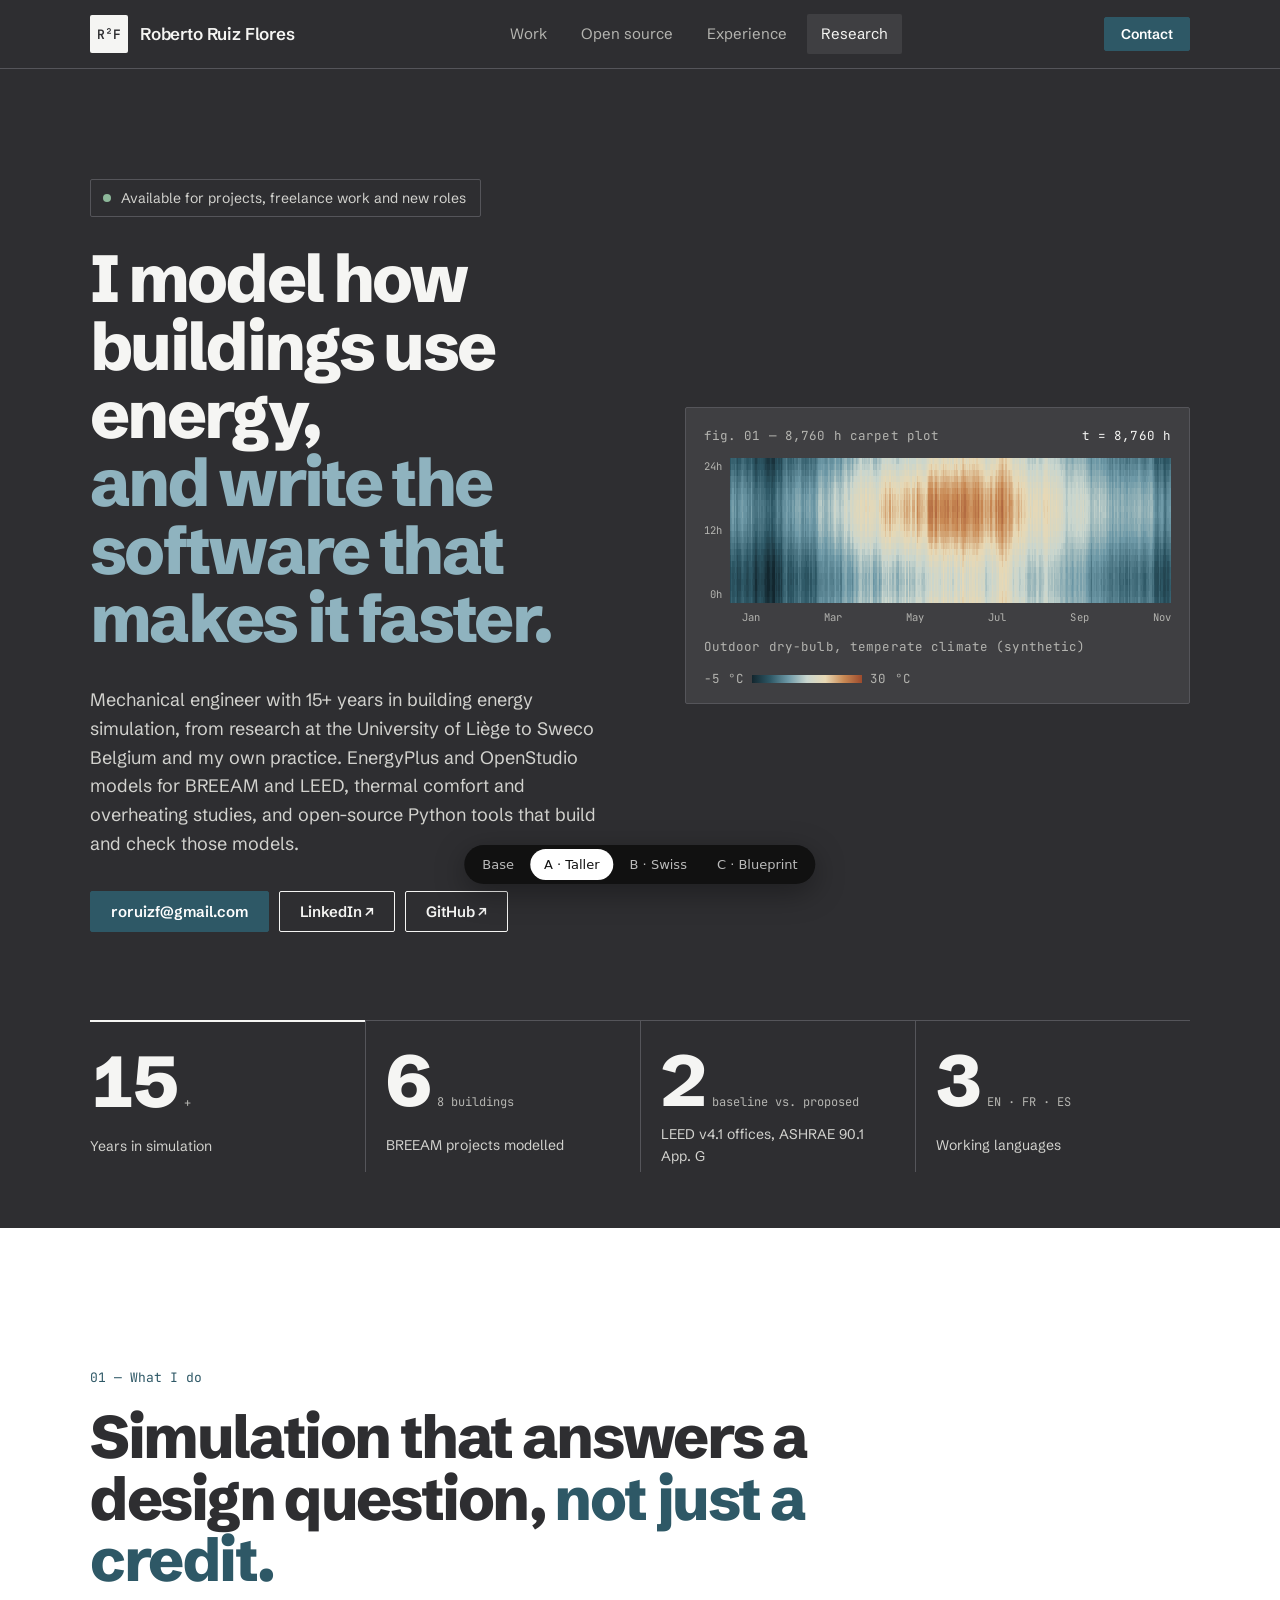
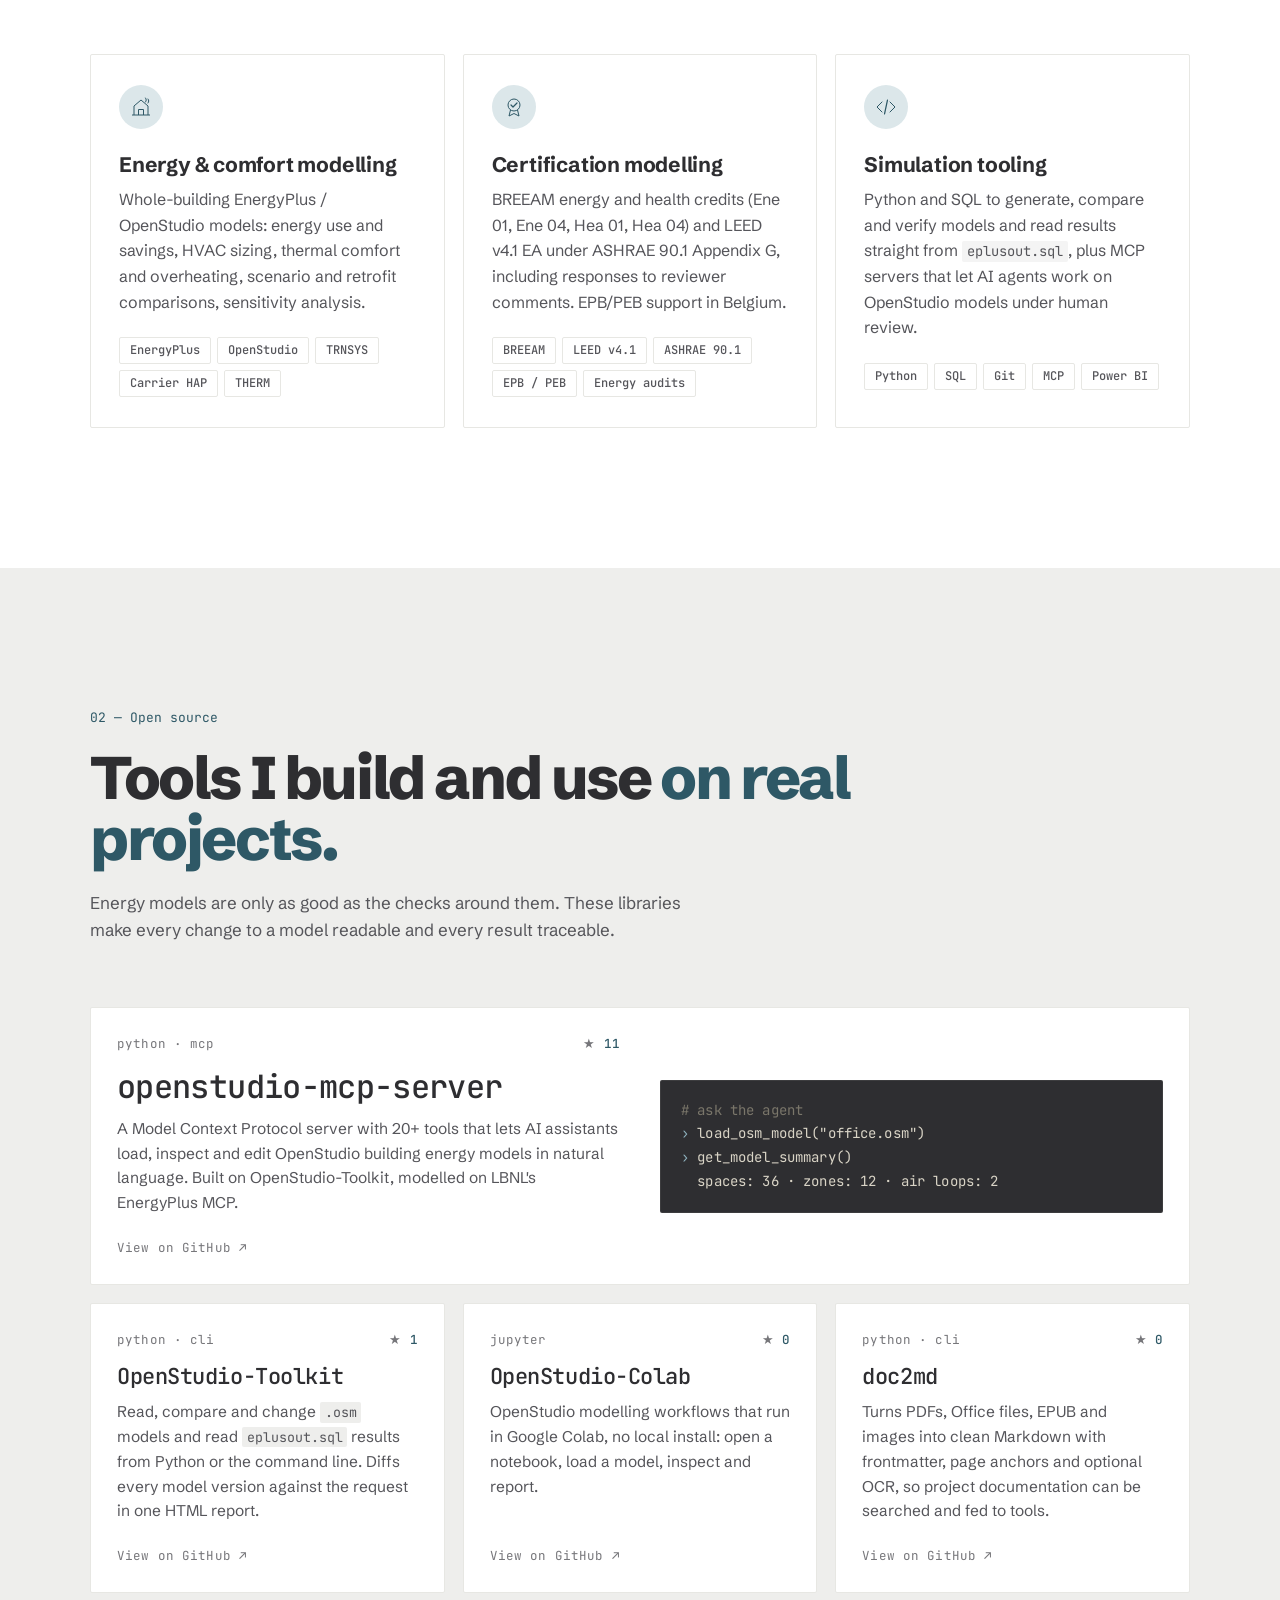
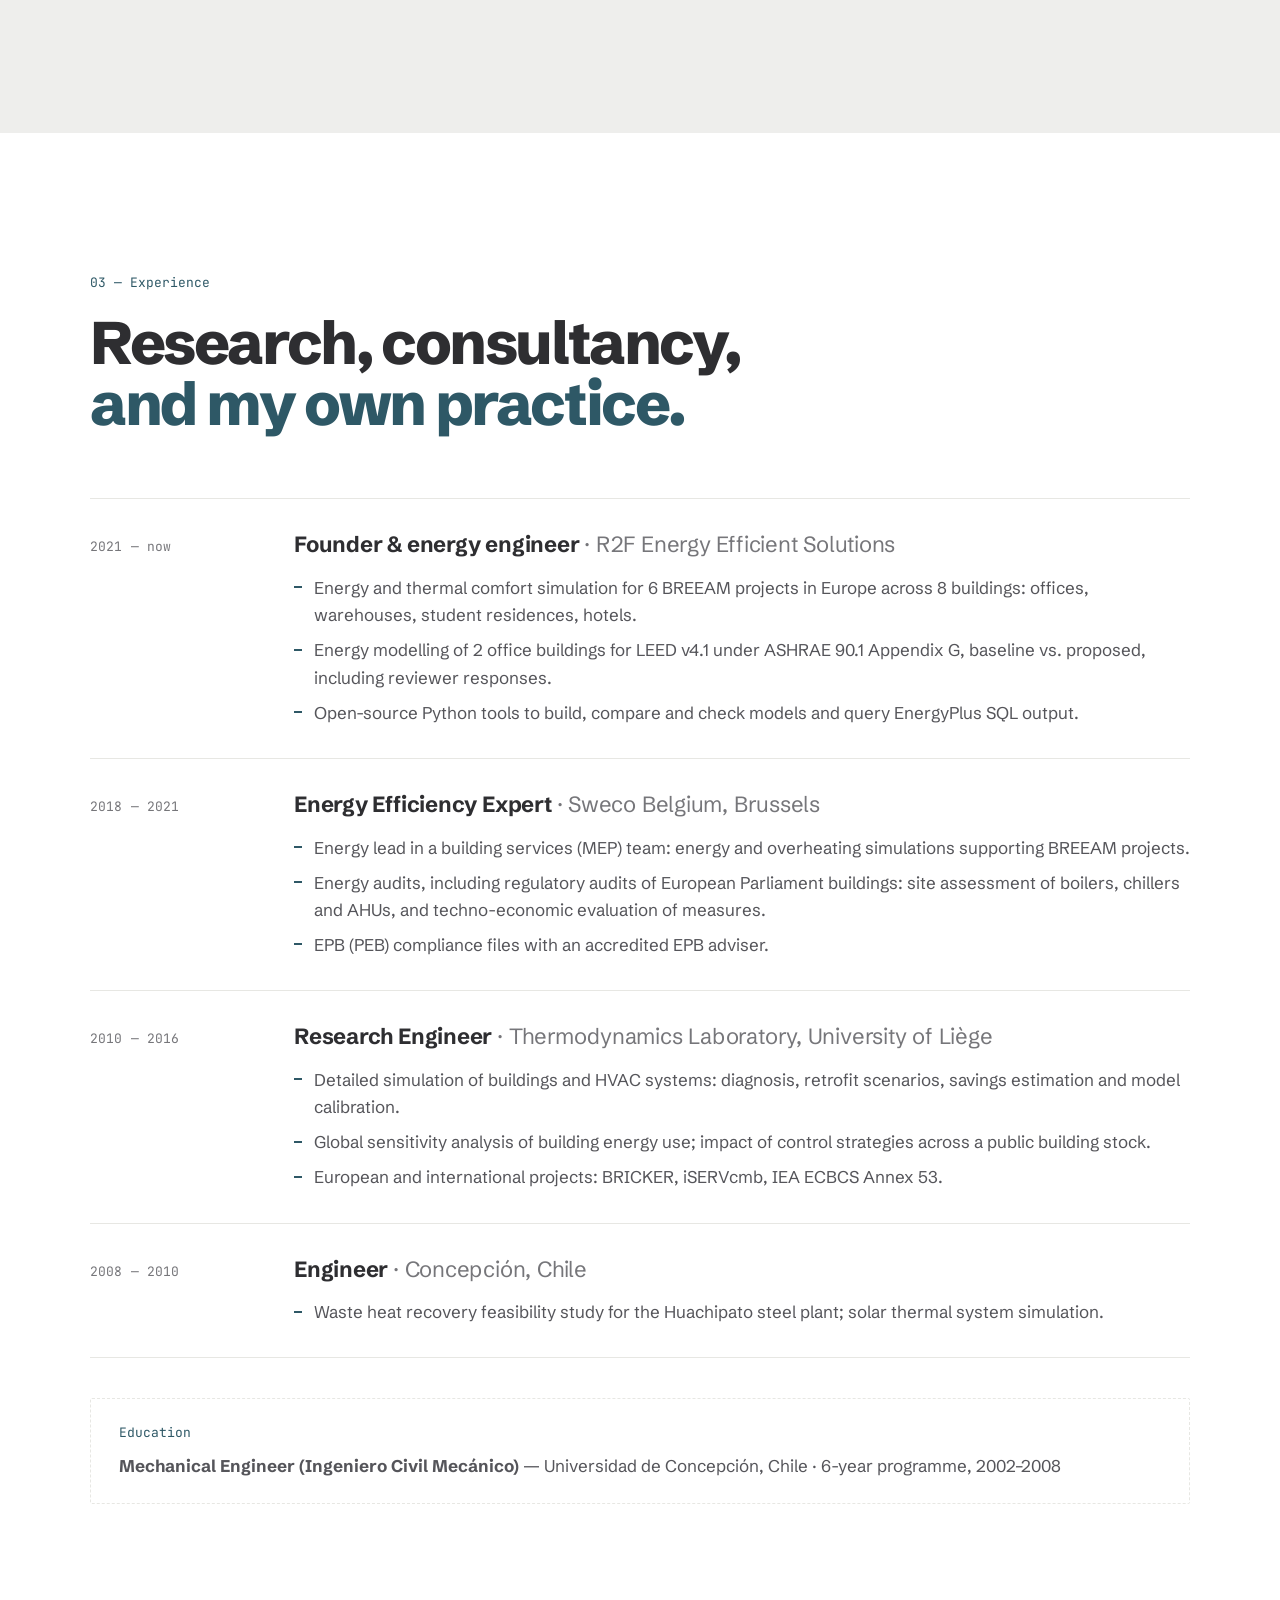
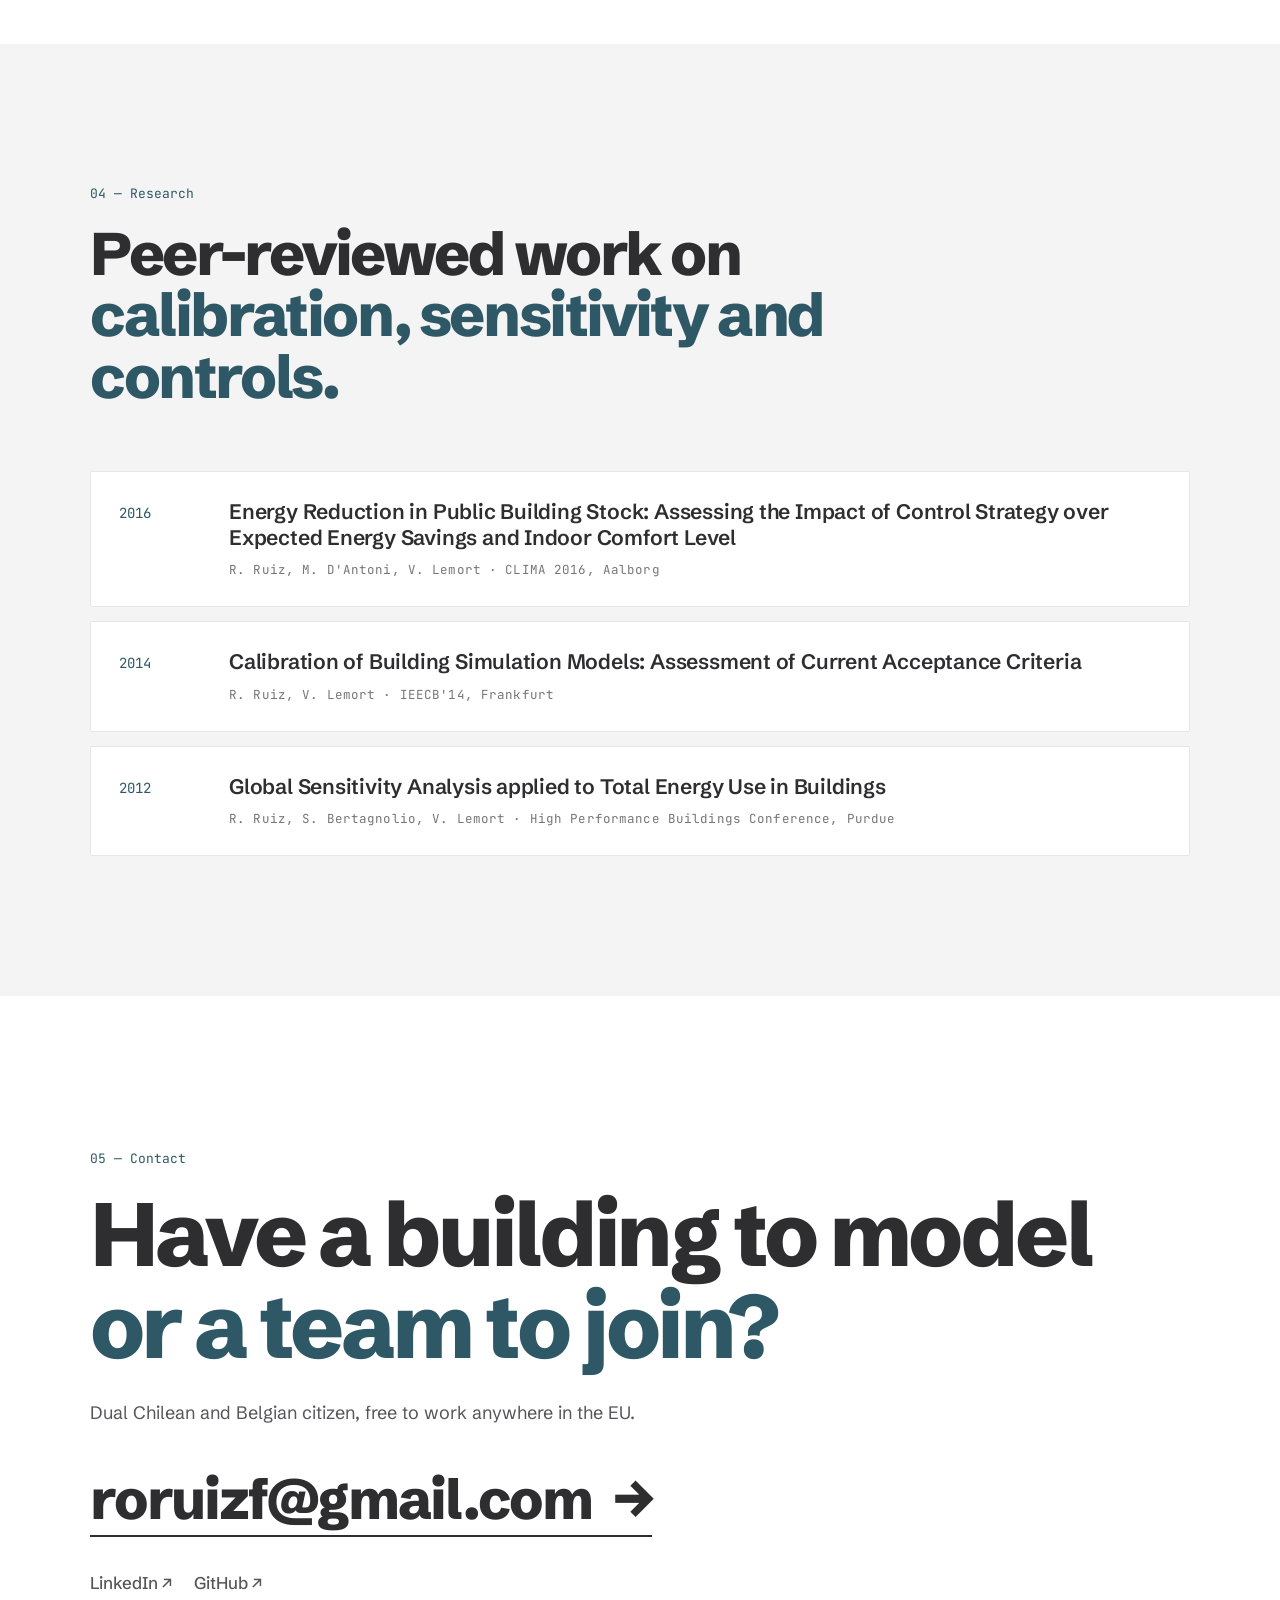
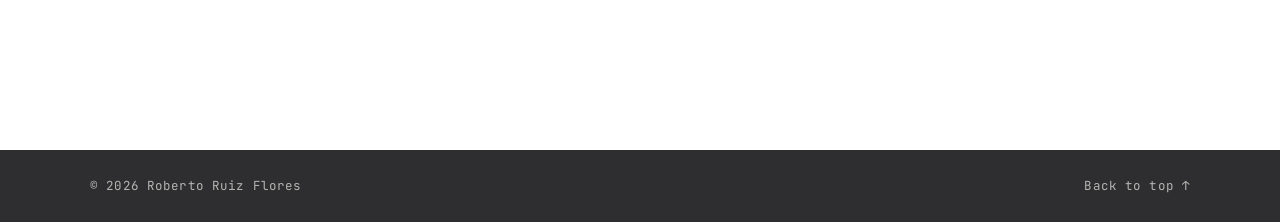
==== variants/a/index.html @ febbbec9 "Design variants A (Taller), B (Swiss), C (Blueprint) over base-v1 Same content and structure as the " ====
<!doctype html>
<html lang="en">
<head>
  <meta charset="utf-8">
  <meta name="viewport" content="width=device-width, initial-scale=1">
  <title>Roberto Ruiz Flores — Building Energy Simulation Engineer</title>
  <meta name="description" content="Roberto Ruiz Flores — mechanical engineer with 15+ years in building energy simulation. EnergyPlus and OpenStudio models for BREEAM and LEED, thermal comfort and overheating studies, and open-source Python tools for simulation workflows. EU citizen.">
  <meta name="author" content="Roberto Ruiz Flores">
  <meta name="robots" content="noindex, nofollow">
  <link rel="canonical" href="https://roruizf.com/">
  <meta name="theme-color" content="#f3f0e8" media="(prefers-color-scheme: light)">
  <meta name="theme-color" content="#0f100d" media="(prefers-color-scheme: dark)">

  <meta property="og:type" content="profile">
  <meta property="og:title" content="Roberto Ruiz Flores — Building Energy Simulation Engineer">
  <meta property="og:description" content="Energy and comfort models for BREEAM and LEED, and the Python tools that make them faster to build and check.">
  <meta property="og:url" content="https://roruizf.com/">
  <meta property="og:image" content="https://roruizf.com/assets/og.png">
  <meta name="twitter:card" content="summary_large_image">

  <link rel="icon" href="../../favicon.svg" type="image/svg+xml">
  <link rel="preconnect" href="https://fonts.googleapis.com">
  <link rel="preconnect" href="https://fonts.gstatic.com" crossorigin>
  <link href="https://fonts.googleapis.com/css2?family=Schibsted+Grotesk:wght@400;500;600;700;800&family=JetBrains+Mono:wght@400;500&display=swap" rel="stylesheet">
  <link rel="stylesheet" href="../../assets/style.css">
  <link rel="stylesheet" href="style.css">
  <style>.vswitch{position:fixed;left:50%;bottom:16px;transform:translateX(-50%);z-index:999;display:flex;gap:2px;padding:4px;background:#111;border-radius:999px;box-shadow:0 8px 30px rgba(0,0,0,.35);font:500 13px/1 system-ui,sans-serif}.vswitch a{color:#bbb;text-decoration:none;padding:9px 14px;border-radius:999px;white-space:nowrap}.vswitch a:hover{color:#fff}.vswitch a[aria-current]{background:#fff;color:#111}@media(max-width:420px){.vswitch a{padding:8px 10px}}</style>

  <script type="application/ld+json">
  {
    "@context": "https://schema.org",
    "@type": "Person",
    "name": "Roberto Ruiz Flores",
    "url": "https://roruizf.com",
    "jobTitle": "Building Energy Simulation Engineer",
    "nationality": ["Chile", "Belgium"],
    "alumniOf": [{"@type": "CollegeOrUniversity", "name": "Universidad de Concepción"}, {"@type": "CollegeOrUniversity", "name": "University of Liège"}],
    "knowsAbout": ["Building energy simulation", "EnergyPlus", "OpenStudio", "BREEAM", "LEED", "ASHRAE 90.1 Appendix G", "Thermal comfort", "Overheating analysis", "Python", "SQL"],
    "knowsLanguage": ["en", "fr", "es"],
    "sameAs": ["https://www.linkedin.com/in/roruizf/", "https://github.com/roruizf"]
  }
  </script>

  </head>
<body>
  <a class="skip" href="#main">Skip to content</a>

  <header class="nav" id="top">
    <div class="wrap nav__inner">
      <a class="brand" href="#top" aria-label="Roberto Ruiz Flores, home">
        <span class="brand__mark" aria-hidden="true">R²F</span>
        <span class="brand__name">Roberto Ruiz Flores</span>
      </a>
      <nav aria-label="Main">
        <ul class="nav__links">
          <li><a href="#work">Work</a></li>
          <li><a href="#tools">Open source</a></li>
          <li><a href="#experience">Experience</a></li>
          <li><a href="#research">Research</a></li>
        </ul>
      </nav>
      <a class="btn btn--small" href="#contact">Contact</a>
    </div>
  </header>

  <main id="main">
    <!-- HERO -->
    <section class="hero">
      <div class="wrap hero__grid">
        <div class="hero__copy">
          <p class="status reveal"><span class="status__dot" aria-hidden="true"></span>Available for projects, freelance work and new roles</p>
          <h1 class="hero__title reveal">
            I model how buildings use energy,
            <em>and write the software that makes it faster.</em>
          </h1>
          <p class="hero__lede reveal">
            Mechanical engineer with 15+ years in building energy simulation, from research at the University of Liège
            to Sweco Belgium and my own practice. EnergyPlus and OpenStudio models for BREEAM and LEED, thermal comfort
            and overheating studies, and open-source Python tools that build and check those models.
          </p>
          <div class="hero__cta reveal">
            <a class="btn" href="mailto:roruizf@gmail.com">roruizf@gmail.com</a>
            <a class="btn btn--ghost" href="https://www.linkedin.com/in/roruizf/" target="_blank" rel="noopener">LinkedIn ↗</a>
            <a class="btn btn--ghost" href="https://github.com/roruizf" target="_blank" rel="noopener">GitHub ↗</a>
          </div>
        </div>

        <figure class="plot reveal" aria-label="Animated carpet plot of hourly outdoor temperature over one year">
          <div class="plot__head">
            <span class="mono">fig. 01 — 8,760 h carpet plot</span>
            <span class="mono plot__clock" id="plotClock">t = 0 h</span>
          </div>
          <div class="plot__body">
            <div class="plot__yaxis mono" aria-hidden="true"><span>24h</span><span>12h</span><span>0h</span></div>
            <canvas id="carpet" width="730" height="240"></canvas>
            <div class="plot__tip mono" id="plotTip" hidden></div>
          </div>
          <div class="plot__xaxis mono" aria-hidden="true">
            <span>Jan</span><span>Mar</span><span>May</span><span>Jul</span><span>Sep</span><span>Nov</span>
          </div>
          <figcaption class="plot__foot">
            <span class="mono">Outdoor dry-bulb, temperate climate (synthetic)</span>
            <span class="colorbar mono" aria-hidden="true"><span>−5 °C</span><i></i><span>30 °C</span></span>
          </figcaption>
        </figure>
      </div>

      <div class="wrap">
        <dl class="stats">
          <div class="stat reveal"><dt>Years in simulation</dt><dd data-count="15">15</dd><span class="stat__unit">+</span></div>
          <div class="stat reveal"><dt>BREEAM projects modelled</dt><dd data-count="6">6</dd><span class="stat__unit">8 buildings</span></div>
          <div class="stat reveal"><dt>LEED v4.1 offices, ASHRAE 90.1 App. G</dt><dd data-count="2">2</dd><span class="stat__unit">baseline vs. proposed</span></div>
          <div class="stat reveal"><dt>Working languages</dt><dd data-count="3">3</dd><span class="stat__unit">EN · FR · ES</span></div>
        </dl>
      </div>
    </section>

    <!-- WORK -->
    <section class="section" id="work">
      <div class="wrap">
        <header class="section__head reveal">
          <p class="eyebrow mono">01 — What I do</p>
          <h2>Simulation that answers a design question, <em>not just a credit.</em></h2>
        </header>

        <div class="cards">
          <article class="card reveal">
            <div class="card__icon" aria-hidden="true">
              <svg viewBox="0 0 48 48"><path d="M6 40h36M10 40V22l14-12 14 12v18" fill="none" stroke="currentColor" stroke-width="2"/><path d="M19 40V29h10v11" fill="none" stroke="currentColor" stroke-width="2"/><path d="M33 6c2 3 2 5 0 8m5-6c2 3 2 5 0 8" fill="none" stroke="var(--heat)" stroke-width="2" stroke-linecap="round"/></svg>
            </div>
            <h3>Energy &amp; comfort modelling</h3>
            <p>Whole-building EnergyPlus / OpenStudio models: energy use and savings, HVAC sizing, thermal comfort and overheating, scenario and retrofit comparisons, sensitivity analysis.</p>
            <ul class="tags"><li>EnergyPlus</li><li>OpenStudio</li><li>TRNSYS</li><li>Carrier HAP</li><li>THERM</li></ul>
          </article>

          <article class="card reveal">
            <div class="card__icon" aria-hidden="true">
              <svg viewBox="0 0 48 48"><circle cx="24" cy="20" r="12" fill="none" stroke="currentColor" stroke-width="2"/><path d="M18 20l4 4 8-8" fill="none" stroke="var(--heat)" stroke-width="2.4" stroke-linecap="round" stroke-linejoin="round"/><path d="M17 30l-3 12 10-5 10 5-3-12" fill="none" stroke="currentColor" stroke-width="2" stroke-linejoin="round"/></svg>
            </div>
            <h3>Certification modelling</h3>
            <p>BREEAM energy and health credits (Ene 01, Ene 04, Hea 01, Hea 04) and LEED v4.1 EA under ASHRAE 90.1 Appendix G, including responses to reviewer comments. EPB/PEB support in Belgium.</p>
            <ul class="tags"><li>BREEAM</li><li>LEED v4.1</li><li>ASHRAE 90.1</li><li>EPB / PEB</li><li>Energy audits</li></ul>
          </article>

          <article class="card reveal">
            <div class="card__icon" aria-hidden="true">
              <svg viewBox="0 0 48 48"><path d="M16 14L6 24l10 10M32 14l10 10-10 10" fill="none" stroke="currentColor" stroke-width="2" stroke-linecap="round" stroke-linejoin="round"/><path d="M27 10l-6 28" stroke="var(--heat)" stroke-width="2.4" stroke-linecap="round"/></svg>
            </div>
            <h3>Simulation tooling</h3>
            <p>Python and SQL to generate, compare and verify models and read results straight from <code>eplusout.sql</code>, plus MCP servers that let AI agents work on OpenStudio models under human review.</p>
            <ul class="tags"><li>Python</li><li>SQL</li><li>Git</li><li>MCP</li><li>Power BI</li></ul>
          </article>
        </div>
      </div>
    </section>

    <!-- OPEN SOURCE -->
    <section class="section section--ink" id="tools">
      <div class="wrap">
        <header class="section__head reveal">
          <p class="eyebrow mono">02 — Open source</p>
          <h2>Tools I build and use <em>on real projects.</em></h2>
          <p class="section__lede">Energy models are only as good as the checks around them. These libraries make every change to a model readable and every result traceable.</p>
        </header>

        <div class="repos">
          <a class="repo repo--feature reveal" href="https://github.com/roruizf/openstudio-mcp-server" target="_blank" rel="noopener" data-repo="roruizf/openstudio-mcp-server">
            <div class="repo__top"><span class="mono">python · mcp</span><span class="mono repo__stars" aria-label="GitHub stars">★ <b>11</b></span></div>
            <h3>openstudio-mcp-server</h3>
            <p>A Model Context Protocol server with 20+ tools that lets AI assistants load, inspect and edit OpenStudio building energy models in natural language. Built on OpenStudio-Toolkit, modelled on LBNL's EnergyPlus MCP.</p>
            <pre class="repo__code mono" aria-hidden="true"><span class="c"># ask the agent</span>
<span class="k">›</span> load_osm_model("office.osm")
<span class="k">›</span> get_model_summary()
  spaces: 36 · zones: 12 · air loops: 2</pre>
            <span class="repo__link mono">View on GitHub ↗</span>
          </a>

          <a class="repo reveal" href="https://github.com/roruizf/OpenStudio-Toolkit" target="_blank" rel="noopener" data-repo="roruizf/OpenStudio-Toolkit">
            <div class="repo__top"><span class="mono">python · cli</span><span class="mono repo__stars">★ <b>1</b></span></div>
            <h3>OpenStudio-Toolkit</h3>
            <p>Read, compare and change <code>.osm</code> models and read <code>eplusout.sql</code> results from Python or the command line. Diffs every model version against the request in one HTML report.</p>
            <span class="repo__link mono">View on GitHub ↗</span>
          </a>

          <a class="repo reveal" href="https://github.com/roruizf/OpenStudio-Colab" target="_blank" rel="noopener" data-repo="roruizf/OpenStudio-Colab">
            <div class="repo__top"><span class="mono">jupyter</span><span class="mono repo__stars">★ <b>0</b></span></div>
            <h3>OpenStudio-Colab</h3>
            <p>OpenStudio modelling workflows that run in Google Colab, no local install: open a notebook, load a model, inspect and report.</p>
            <span class="repo__link mono">View on GitHub ↗</span>
          </a>

          <a class="repo reveal" href="https://github.com/roruizf/doc2md" target="_blank" rel="noopener" data-repo="roruizf/doc2md">
            <div class="repo__top"><span class="mono">python · cli</span><span class="mono repo__stars">★ <b>0</b></span></div>
            <h3>doc2md</h3>
            <p>Turns PDFs, Office files, EPUB and images into clean Markdown with frontmatter, page anchors and optional OCR, so project documentation can be searched and fed to tools.</p>
            <span class="repo__link mono">View on GitHub ↗</span>
          </a>
        </div>
      </div>
    </section>

    <!-- EXPERIENCE -->
    <section class="section" id="experience">
      <div class="wrap">
        <header class="section__head reveal">
          <p class="eyebrow mono">03 — Experience</p>
          <h2>Research, consultancy, <em>and my own practice.</em></h2>
        </header>

        <ol class="timeline">
          <li class="job reveal">
            <div class="job__when mono">2021 — now</div>
            <div class="job__body">
              <h3>Founder &amp; energy engineer <span>· R2F Energy Efficient Solutions</span></h3>
              <ul>
                <li>Energy and thermal comfort simulation for 6 BREEAM projects in Europe across 8 buildings: offices, warehouses, student residences, hotels.</li>
                <li>Energy modelling of 2 office buildings for LEED v4.1 under ASHRAE 90.1 Appendix G, baseline vs. proposed, including reviewer responses.</li>
                <li>Open-source Python tools to build, compare and check models and query EnergyPlus SQL output.</li>
              </ul>
            </div>
          </li>
          <li class="job reveal">
            <div class="job__when mono">2018 — 2021</div>
            <div class="job__body">
              <h3>Energy Efficiency Expert <span>· Sweco Belgium, Brussels</span></h3>
              <ul>
                <li>Energy lead in a building services (MEP) team: energy and overheating simulations supporting BREEAM projects.</li>
                <li>Energy audits, including regulatory audits of European Parliament buildings: site assessment of boilers, chillers and AHUs, and techno-economic evaluation of measures.</li>
                <li>EPB (PEB) compliance files with an accredited EPB adviser.</li>
              </ul>
            </div>
          </li>
          <li class="job reveal">
            <div class="job__when mono">2010 — 2016</div>
            <div class="job__body">
              <h3>Research Engineer <span>· Thermodynamics Laboratory, University of Liège</span></h3>
              <ul>
                <li>Detailed simulation of buildings and HVAC systems: diagnosis, retrofit scenarios, savings estimation and model calibration.</li>
                <li>Global sensitivity analysis of building energy use; impact of control strategies across a public building stock.</li>
                <li>European and international projects: BRICKER, iSERVcmb, IEA ECBCS Annex 53.</li>
              </ul>
            </div>
          </li>
          <li class="job reveal">
            <div class="job__when mono">2008 — 2010</div>
            <div class="job__body">
              <h3>Engineer <span>· Concepción, Chile</span></h3>
              <ul>
                <li>Waste heat recovery feasibility study for the Huachipato steel plant; solar thermal system simulation.</li>
              </ul>
            </div>
          </li>
        </ol>

        <div class="edu reveal">
          <p class="eyebrow mono">Education</p>
          <p><strong>Mechanical Engineer (Ingeniero Civil Mecánico)</strong> — Universidad de Concepción, Chile · 6-year programme, 2002–2008</p>
        </div>
      </div>
    </section>

    <!-- RESEARCH -->
    <section class="section section--alt" id="research">
      <div class="wrap">
        <header class="section__head reveal">
          <p class="eyebrow mono">04 — Research</p>
          <h2>Peer-reviewed work on <em>calibration, sensitivity and controls.</em></h2>
        </header>
        <ol class="pubs">
          <li class="pub reveal">
            <span class="pub__year mono">2016</span>
            <div>
              <h3>Energy Reduction in Public Building Stock: Assessing the Impact of Control Strategy over Expected Energy Savings and Indoor Comfort Level</h3>
              <p class="mono">R. Ruiz, M. D'Antoni, V. Lemort · CLIMA 2016, Aalborg</p>
            </div>
          </li>
          <li class="pub reveal">
            <span class="pub__year mono">2014</span>
            <div>
              <h3>Calibration of Building Simulation Models: Assessment of Current Acceptance Criteria</h3>
              <p class="mono">R. Ruiz, V. Lemort · IEECB'14, Frankfurt</p>
            </div>
          </li>
          <li class="pub reveal">
            <span class="pub__year mono">2012</span>
            <div>
              <h3>Global Sensitivity Analysis applied to Total Energy Use in Buildings</h3>
              <p class="mono">R. Ruiz, S. Bertagnolio, V. Lemort · High Performance Buildings Conference, Purdue</p>
            </div>
          </li>
        </ol>
      </div>
    </section>

    <!-- CONTACT -->
    <section class="contact" id="contact">
      <div class="wrap">
        <p class="eyebrow mono reveal">05 — Contact</p>
        <h2 class="contact__title reveal">Have a building to model<br><em>or a team to join?</em></h2>
        <p class="contact__lede reveal">Dual Chilean and Belgian citizen, free to work anywhere in the EU.</p>
        <a class="contact__mail reveal" href="mailto:roruizf@gmail.com">roruizf@gmail.com <span aria-hidden="true">→</span></a>
        <ul class="contact__links reveal">
          <li><a href="https://www.linkedin.com/in/roruizf/" target="_blank" rel="noopener">LinkedIn ↗</a></li>
          <li><a href="https://github.com/roruizf" target="_blank" rel="noopener">GitHub ↗</a></li>
        </ul>
      </div>
    </section>
  </main>

  <footer class="foot">
    <div class="wrap foot__inner mono">
      <span>© <span id="year">2026</span> Roberto Ruiz Flores</span>
      <a href="#top">Back to top ↑</a>
    </div>
  </footer>

  <script src="../../assets/main.js" defer></script>
<nav class="vswitch" aria-label="Design variants"><a href="../../index.html">Base</a><a href="../a/" aria-current=page>A · Taller</a><a href="../b/">B · Swiss</a><a href="../c/">C · Blueprint</a></nav>
</body>
</html>
---- assets/style.css ----
/* roruizf.com — 2026 redesign
   Concept: an engineer's notebook. Warm paper, ink, and a thermal palette
   borrowed from the carpet plots used to read 8,760-hour simulation results. */

:root {
  --paper: #f3f0e8;
  --paper-2: #ebe7dc;
  --card: #fbfaf6;
  --ink: #15140f;
  --ink-2: #4a473e;
  --ink-3: #7a766a;
  --line: rgba(21, 20, 15, .12);
  --heat: #e4572e;
  --cold: #2b59c3;
  --ok: #2f9e6b;
  --thermal: linear-gradient(90deg, #1d3c8f, #2b7bc3, #44b4a6, #f2c14e, #ec7a2c, #c8302a);

  --serif: "Instrument Serif", ui-serif, Georgia, serif;
  --sans: "Inter Tight", ui-sans-serif, system-ui, -apple-system, "Segoe UI", sans-serif;
  --mono: "JetBrains Mono", ui-monospace, SFMono-Regular, Menlo, monospace;

  --radius: 14px;
  --wrap: 1180px;
  --gutter: clamp(16px, 4vw, 40px);
  color-scheme: light;
}

@media (prefers-color-scheme: dark) {
  :root {
    --paper: #0f100d;
    --paper-2: #16170f;
    --card: #191a14;
    --ink: #eeeadf;
    --ink-2: #b9b4a6;
    --ink-3: #85806f;
    --line: rgba(238, 234, 223, .12);
    --heat: #ff7a4d;
    --cold: #6f9bff;
    color-scheme: dark;
  }
}

*, *::before, *::after { box-sizing: border-box; }
html { scroll-behavior: smooth; -webkit-text-size-adjust: 100%; }
body {
  margin: 0;
  background: var(--paper);
  color: var(--ink);
  font: 400 17px/1.6 var(--sans);
  -webkit-font-smoothing: antialiased;
  text-rendering: optimizeLegibility;
  overflow-x: hidden;
}
/* faint engineering grid */
body::before {
  content: "";
  position: fixed; inset: 0;
  pointer-events: none;
  background-image:
    linear-gradient(var(--line) 1px, transparent 1px),
    linear-gradient(90deg, var(--line) 1px, transparent 1px);
  background-size: 48px 48px;
  opacity: .35;
  mask-image: radial-gradient(ellipse at 50% 0%, #000 0%, transparent 70%);
  z-index: -1;
}

img, svg, canvas { display: block; max-width: 100%; }
a { color: inherit; }
code { font-family: var(--mono); font-size: .86em; padding: .1em .35em; border-radius: 5px; background: var(--paper-2); }
h1, h2, h3 { margin: 0; font-weight: 400; }
em { font-style: italic; }
.mono { font-family: var(--mono); font-size: 12.5px; letter-spacing: .01em; }
.wrap { width: 100%; max-width: var(--wrap); margin: 0 auto; padding: 0 var(--gutter); }

.skip { position: absolute; left: -999px; top: 8px; background: var(--ink); color: var(--paper); padding: 8px 14px; border-radius: 8px; z-index: 100; }
.skip:focus { left: 8px; }
:focus-visible { outline: 2px solid var(--heat); outline-offset: 3px; border-radius: 6px; }

/* ---------- Buttons ---------- */
.btn {
  display: inline-flex; align-items: center; gap: .5em;
  padding: 12px 20px;
  border-radius: 999px;
  background: var(--ink); color: var(--paper);
  font: 500 15px/1 var(--sans);
  text-decoration: none;
  border: 1px solid var(--ink);
  transition: transform .2s ease, background .2s ease, color .2s ease;
}
.btn:hover { transform: translateY(-2px); }
.btn--ghost { background: transparent; color: var(--ink); border-color: var(--line); }
.btn--ghost:hover { border-color: var(--ink); }
.btn--small { padding: 9px 16px; font-size: 14px; }

/* ---------- Nav ---------- */
.nav {
  position: sticky; top: 0; z-index: 50;
  backdrop-filter: saturate(1.4) blur(14px);
  -webkit-backdrop-filter: saturate(1.4) blur(14px);
  background: color-mix(in srgb, var(--paper) 78%, transparent);
  border-bottom: 1px solid transparent;
  transition: border-color .3s ease;
}
.nav.is-scrolled { border-bottom-color: var(--line); }
.nav__inner { display: flex; align-items: center; justify-content: space-between; gap: 24px; height: 68px; }
.brand { display: flex; align-items: center; gap: 12px; text-decoration: none; }
.brand__mark {
  display: grid; place-items: center;
  width: 38px; height: 38px; border-radius: 10px;
  background: var(--ink); color: var(--paper);
  font: 600 13px/1 var(--mono);
}
.brand__name { font-weight: 600; letter-spacing: -.01em; }
.nav__links { display: flex; gap: 6px; list-style: none; margin: 0; padding: 0; }
.nav__links a {
  display: block; padding: 8px 14px; border-radius: 999px;
  text-decoration: none; color: var(--ink-2); font-size: 15px;
  transition: color .2s, background .2s;
}
.nav__links a:hover, .nav__links a.is-active { color: var(--ink); background: var(--paper-2); }
@media (max-width: 860px) { .nav__links { display: none; } }
@media (max-width: 420px) { .brand__name { display: none; } }

/* ---------- Hero ---------- */
.hero { padding: clamp(48px, 9vw, 110px) 0 40px; }
.hero__grid { display: grid; grid-template-columns: 1.05fr 1fr; gap: clamp(32px, 5vw, 72px); align-items: center; }
@media (max-width: 980px) { .hero__grid { grid-template-columns: 1fr; } }

.status {
  display: inline-flex; align-items: center; gap: 10px;
  margin: 0 0 28px;
  padding: 7px 14px 7px 12px;
  border: 1px solid var(--line); border-radius: 999px;
  background: var(--card);
  font-size: 14px; color: var(--ink-2);
}
.status__dot { width: 8px; height: 8px; border-radius: 50%; background: var(--ok); box-shadow: 0 0 0 0 rgba(47,158,107,.5); animation: pulse 2.4s infinite; }
@keyframes pulse { 70% { box-shadow: 0 0 0 9px rgba(47,158,107,0); } 100% { box-shadow: 0 0 0 0 rgba(47,158,107,0); } }

.hero__title {
  font-family: var(--serif);
  font-size: clamp(40px, 5.2vw, 70px);
  line-height: .98;
  letter-spacing: -.02em;
}
.hero__title em {
  display: block;
  background: var(--thermal);
  -webkit-background-clip: text; background-clip: text;
  color: transparent;
  padding-bottom: .08em;
}
.hero__lede { margin: 28px 0 0; max-width: 56ch; color: var(--ink-2); font-size: 18px; }
.hero__cta { display: flex; flex-wrap: wrap; gap: 10px; margin-top: 32px; }

/* ---------- Carpet plot figure ---------- */
.plot {
  margin: 0;
  padding: 18px 18px 14px;
  border: 1px solid var(--line);
  border-radius: calc(var(--radius) + 4px);
  background: var(--card);
  box-shadow: 0 1px 0 var(--line), 0 30px 60px -30px rgba(0,0,0,.25);
}
.plot__head, .plot__foot { display: flex; justify-content: space-between; align-items: center; gap: 12px; color: var(--ink-3); flex-wrap: wrap; }
.plot__head { margin-bottom: 12px; }
.plot__clock { color: var(--ink); font-variant-numeric: tabular-nums; }
.plot__body { position: relative; display: grid; grid-template-columns: auto 1fr; gap: 8px; }
.plot__yaxis { display: flex; flex-direction: column; justify-content: space-between; color: var(--ink-3); font-size: 10.5px; text-align: right; }
#carpet { width: 100%; height: auto; aspect-ratio: 730 / 240; border-radius: 6px; background: var(--paper-2); cursor: crosshair; image-rendering: pixelated; }
.plot__xaxis { display: flex; justify-content: space-between; margin: 6px 0 12px 38px; color: var(--ink-3); font-size: 10.5px; }
.plot__tip {
  position: absolute; pointer-events: none;
  padding: 6px 9px; border-radius: 8px;
  background: var(--ink); color: var(--paper);
  font-size: 11.5px; white-space: nowrap;
  transform: translate(-50%, calc(-100% - 10px));
}
.colorbar { display: inline-flex; align-items: center; gap: 8px; }
.colorbar i { width: 110px; height: 8px; border-radius: 4px; background: var(--thermal); }

/* ---------- Stats ---------- */
.stats {
  display: grid; grid-template-columns: repeat(4, 1fr);
  margin: clamp(48px, 7vw, 88px) 0 0;
  border-top: 1px solid var(--line);
}
.stat { padding: 24px 20px 4px 0; display: grid; grid-template-columns: auto 1fr; align-items: baseline; column-gap: 8px; }
.stat + .stat { padding-left: 20px; border-left: 1px solid var(--line); }
.stat dt { grid-column: 1 / -1; order: 3; color: var(--ink-2); font-size: 14px; margin-top: 6px; }
.stat dd { margin: 0; font: 400 clamp(48px, 6vw, 72px)/1 var(--serif); letter-spacing: -.02em; font-variant-numeric: tabular-nums; }
.stat__unit { font-family: var(--mono); font-size: 12px; color: var(--ink-3); }
@media (max-width: 820px) {
  .stats { grid-template-columns: 1fr 1fr; }
  .stat:nth-child(3) { padding-left: 0; border-left: 0; }
  .stat:nth-child(n+3) { border-top: 1px solid var(--line); }
}

/* ---------- Sections ---------- */
.section { padding: clamp(72px, 11vw, 140px) 0; }
.section--alt { background: var(--paper-2); }
.section--ink { background: #12130f; color: #eeeadf; --line: rgba(238,234,223,.13); --ink-2: #b9b4a6; --ink-3: #85806f; --card: #1a1b15; --paper-2: #23241c; }
.section__head { max-width: 760px; margin-bottom: clamp(40px, 6vw, 64px); }
.eyebrow { margin: 0 0 18px; color: var(--heat); text-transform: uppercase; letter-spacing: .12em; font-size: 12px; }
.section h2, .contact__title {
  font-family: var(--serif);
  font-size: clamp(36px, 4.8vw, 60px);
  line-height: 1.02;
  letter-spacing: -.015em;
}
.section h2 em, .contact__title em { color: var(--ink-3); }
.section__lede { margin: 20px 0 0; color: var(--ink-2); max-width: 60ch; }

/* ---------- Cards ---------- */
.cards { display: grid; grid-template-columns: repeat(3, 1fr); gap: 18px; }
@media (max-width: 900px) { .cards { grid-template-columns: 1fr; } }
.card {
  position: relative;
  padding: 30px 28px;
  border: 1px solid var(--line);
  border-radius: var(--radius);
  background: var(--card);
  overflow: hidden;
  transition: transform .3s ease, border-color .3s ease;
}
.card::after {
  content: ""; position: absolute; left: 0; right: 0; top: 0; height: 3px;
  background: var(--thermal);
  transform: scaleX(0); transform-origin: left;
  transition: transform .5s cubic-bezier(.2,.8,.2,1);
}
.card:hover { transform: translateY(-4px); border-color: color-mix(in srgb, var(--ink) 25%, transparent); }
.card:hover::after { transform: scaleX(1); }
.card__icon { width: 48px; height: 48px; margin-bottom: 22px; color: var(--ink); }
.card h3 { font: 600 21px/1.25 var(--sans); letter-spacing: -.01em; margin-bottom: 10px; }
.card p { margin: 0; color: var(--ink-2); font-size: 16px; }
.tags { display: flex; flex-wrap: wrap; gap: 6px; list-style: none; padding: 0; margin: 22px 0 0; }
.tags li { padding: 4px 10px; border-radius: 999px; border: 1px solid var(--line); font: 500 12px/1.4 var(--mono); color: var(--ink-2); }

/* ---------- Repos ---------- */
.repos { display: grid; grid-template-columns: repeat(3, 1fr); gap: 18px; }
.repo.repo--feature { grid-column: 1 / -1; display: grid; grid-template-columns: 1fr 1fr; column-gap: 40px; align-items: start; }
.repo--feature .repo__top, .repo--feature h3, .repo--feature p, .repo--feature .repo__link { grid-column: 1; }
.repo--feature .repo__code { grid-column: 2; grid-row: 1 / span 4; margin: 0; align-self: center; font-size: 14px; }
@media (max-width: 900px) {
  .repos { grid-template-columns: 1fr; }
  .repo.repo--feature { display: flex; }
  .repo--feature .repo__code { margin-top: 24px; }
}
.repo {
  display: flex; flex-direction: column;
  padding: 26px;
  border: 1px solid var(--line);
  border-radius: var(--radius);
  background: var(--card);
  text-decoration: none;
  transition: transform .3s ease, border-color .3s ease, background .3s ease;
}
.repo:hover { transform: translateY(-3px); border-color: rgba(238,234,223,.35); }
.repo__top { display: flex; justify-content: space-between; color: var(--ink-3); margin-bottom: 14px; }
.repo__stars b { color: #f2c14e; font-weight: 500; }
.repo h3 { font: 600 22px/1.2 var(--mono); letter-spacing: -.02em; margin-bottom: 10px; }
.repo--feature h3 { font-size: clamp(24px, 2.6vw, 32px); }
.repo p { margin: 0; color: var(--ink-2); font-size: 15.5px; }
.repo code { background: var(--paper-2); }
.repo__code {
  margin: 24px 0 0; padding: 18px 20px;
  border-radius: 10px; background: #0b0c09; color: #d9d4c6;
  font-size: 13px; line-height: 1.7; overflow-x: auto;
  border: 1px solid rgba(238,234,223,.08);
}
.repo__code .c { color: #7a766a; }
.repo__code .k { color: #ec7a2c; }
.repo__link { margin-top: auto; padding-top: 22px; color: var(--ink-3); transition: color .2s; }
.repo:hover .repo__link { color: #eeeadf; }

/* ---------- Timeline ---------- */
.timeline { list-style: none; margin: 0; padding: 0; border-top: 1px solid var(--line); }
.job { display: grid; grid-template-columns: 180px 1fr; gap: 24px; padding: 32px 0; border-bottom: 1px solid var(--line); }
@media (max-width: 700px) { .job { grid-template-columns: 1fr; gap: 8px; } }
.job__when { color: var(--ink-3); padding-top: 6px; font-size: 13px; }
.job h3 { font: 600 22px/1.3 var(--sans); letter-spacing: -.01em; }
.job h3 span { font-weight: 400; color: var(--ink-3); }
.job ul { margin: 14px 0 0; padding: 0; list-style: none; display: grid; gap: 8px; }
.job li { position: relative; padding-left: 20px; color: var(--ink-2); }
.job li::before { content: ""; position: absolute; left: 0; top: .72em; width: 8px; height: 2px; background: var(--heat); }
.edu { margin-top: 40px; padding: 24px 28px; border: 1px dashed var(--line); border-radius: var(--radius); }
.edu .eyebrow { margin-bottom: 8px; }
.edu p:last-child { margin: 0; color: var(--ink-2); }

/* ---------- Publications ---------- */
.pubs { list-style: none; margin: 0; padding: 0; display: grid; gap: 14px; }
.pub {
  display: grid; grid-template-columns: 90px 1fr; gap: 20px; align-items: start;
  padding: 26px 28px; border-radius: var(--radius);
  background: var(--card); border: 1px solid var(--line);
}
@media (max-width: 600px) { .pub { grid-template-columns: 1fr; gap: 6px; } }
.pub__year { font-size: 14px; color: var(--heat); padding-top: 4px; }
.pub h3 { font: 400 clamp(20px, 2.1vw, 25px)/1.25 var(--serif); }
.pub p { margin: 10px 0 0; color: var(--ink-3); }

/* ---------- Contact ---------- */
.contact { padding: clamp(80px, 12vw, 160px) 0; text-align: left; position: relative; overflow: hidden; }
.contact::before {
  content: ""; position: absolute; left: -10%; right: -10%; bottom: -60%; height: 100%;
  background: radial-gradient(ellipse at center, color-mix(in srgb, var(--heat) 22%, transparent), transparent 60%);
  z-index: -1;
}
.contact__title { font-size: clamp(44px, 7vw, 96px); line-height: .98; }
.contact__lede { margin: 28px 0 0; max-width: 58ch; color: var(--ink-2); font-size: 18px; }
.contact__mail {
  display: inline-flex; align-items: center; gap: .4em;
  margin-top: 40px;
  font: 400 clamp(28px, 4.6vw, 56px)/1.1 var(--serif);
  text-decoration: none;
  border-bottom: 2px solid var(--ink);
  padding-bottom: 6px;
  word-break: break-all;
  transition: color .2s, border-color .2s;
}
.contact__mail span { transition: transform .25s ease; }
.contact__mail:hover { color: var(--heat); border-color: var(--heat); }
.contact__mail:hover span { transform: translateX(8px); }
.contact__links { display: flex; gap: 22px; list-style: none; padding: 0; margin: 32px 0 0; }
.contact__links a { color: var(--ink-2); text-decoration: none; font-weight: 500; }
.contact__links a:hover { color: var(--ink); }

/* ---------- Footer ---------- */
.foot { border-top: 1px solid var(--line); padding: 26px 0; color: var(--ink-3); }
.foot__inner { display: flex; justify-content: space-between; gap: 16px; flex-wrap: wrap; }
.foot a { text-decoration: none; }
.foot a:hover { color: var(--ink); }

/* ---------- Reveal on scroll ---------- */
.js .reveal { opacity: 0; transform: translateY(18px); transition: opacity .8s cubic-bezier(.2,.8,.2,1), transform .8s cubic-bezier(.2,.8,.2,1); }
.js .reveal.is-in { opacity: 1; transform: none; }

@media (prefers-reduced-motion: reduce) {
  html { scroll-behavior: auto; }
  *, *::before, *::after { animation: none !important; transition: none !important; }
  .js .reveal { opacity: 1; transform: none; }
}
---- variants/a/style.css ----
/* Variant A — "Taller": sibling of the new r2f.solutions.
   White page, charcoal hero, slate-teal accent (personal brand #2E5866), heavy grotesk, square corners, no capitals. */
:root, :root:not([data-theme]) {
  --paper: #ffffff;
  --paper-2: #f4f4f4;
  --card: #fafafa;
  --ink: #2e2e31;
  --ink-2: #55555a;
  --ink-3: #76767a;
  --line: #e7e7e3;
  --heat: #2e5866;
  --accent-l: #8fb3bf;
  --ok: #5f8f6b;
  --charcoal: #2e2e31;
  --charcoal-2: #3f3f42;
  --thermal: linear-gradient(90deg, #12262e, #2e5866, #6f9aa8, #c9d6cf, #e8d9b5, #c98a55, #9c4a2c);
  --carpet: "18 38 46, 46 88 102, 111 154 168, 201 214 207, 232 217 181, 201 138 85, 156 74 44";
  --serif: "Schibsted Grotesk", system-ui, sans-serif;
  --sans: "Schibsted Grotesk", system-ui, sans-serif;
  --radius: 2px;
  color-scheme: light;
}
body { font-size: 17px; }
body::before { display: none; }

/* Headings: heavy, tight, no italics */
.hero__title, .section h2, .contact__title {
  font-family: var(--sans); font-weight: 800; letter-spacing: -.04em; line-height: 1.02;
}
.hero__title em, .section h2 em, .contact__title em { font-style: normal; }
.section h2 em, .contact__title em { color: var(--heat); }
.eyebrow { text-transform: none; letter-spacing: 0; font-size: 13px; color: var(--heat); }

/* Square, quiet buttons */
.btn { border-radius: 2px; font-weight: 600; }
.btn:hover { transform: none; }

/* Charcoal nav + hero */
.nav { background: var(--charcoal); border-bottom: 1px solid #55555a; backdrop-filter: none; }
.nav.is-scrolled { border-bottom-color: #55555a; }
.brand__name { color: #f5f5f3; }
.brand__mark { background: #f5f5f3; color: var(--charcoal); border-radius: 2px; }
.nav__links a { color: #b4b4b0; border-radius: 2px; }
.nav__links a:hover, .nav__links a.is-active { color: #f5f5f3; background: var(--charcoal-2); }
.nav .btn--small { background: var(--heat); border-color: var(--heat); color: #fff; }

.hero { background: var(--charcoal); color: #f5f5f3; padding-bottom: 56px;
  --ink: #f5f5f3; --ink-2: #d2d2ce; --ink-3: #b4b4b0; --line: #55555a; --card: var(--charcoal-2); --paper-2: #2a2a2d; }
.hero__title em { background: none; color: var(--accent-l); -webkit-background-clip: initial; background-clip: initial; }
.hero__lede { font-weight: 400; }
.status { border-radius: 2px; background: transparent; }
.status__dot { background: #8db89a; }
.hero .btn { background: var(--heat); border-color: var(--heat); color: #fff; }
.hero .btn--ghost { background: transparent; border-color: #f5f5f3; color: #f5f5f3; }
.plot { border-radius: 2px; box-shadow: none; border-color: #55555a; }
#carpet { border-radius: 0; }
.colorbar i { border-radius: 0; }
.stats { border-top-color: #55555a; }
.stat dd { font-family: var(--sans); font-weight: 800; letter-spacing: -.04em; }
.stat:first-child { border-top: 2px solid #f5f5f3; margin-top: -1px; }

/* Cards */
.card, .repo, .pub, .edu { border-radius: 2px; }
.card { background: #fff; }
.card::after { background: var(--heat); }
.card__icon { width: 44px; height: 44px; border-radius: 50%; background: #dce7ea; display: grid; place-items: center; padding: 10px; color: var(--heat); }
.card:hover { transform: none; border-color: var(--heat); }
.tags li { border-radius: 2px; }
code { border-radius: 2px; }

/* Open source section goes light, like the rest of the page */
.section--ink { background: var(--paper-2); color: var(--ink);
  --line: #e7e7e3; --ink-2: #55555a; --ink-3: #76767a; --card: #ffffff; --paper-2: #eeeeec; }
.repo:hover { transform: none; border-color: var(--heat); }
.repo:hover .repo__link { color: var(--heat); }
.repo__stars b { color: var(--heat); }
.repo h3 { font-family: var(--mono); font-weight: 500; }
.repo__code { border-radius: 2px; background: var(--charcoal); }
.repo__code .k { color: var(--accent-l); }

.job h3, .card h3 { font-weight: 700; }
.job li::before { background: var(--heat); }
.pub__year { color: var(--heat); }
.pub h3 { font-family: var(--sans); font-weight: 600; font-size: clamp(18px, 1.8vw, 21px); letter-spacing: -.01em; }
.section--alt { background: var(--paper-2); }
.pub { background: #fff; }

.contact::before { display: none; }
.contact__mail { font-family: var(--sans); font-weight: 800; letter-spacing: -.035em; }
.contact__mail:hover { color: var(--heat); border-color: var(--heat); }
.foot { background: var(--charcoal); color: #b4b4b0; border-top: 0; }
.foot a:hover { color: #f5f5f3; }
.plot__tip { background: #f5f5f3; color: #2e2e31; }
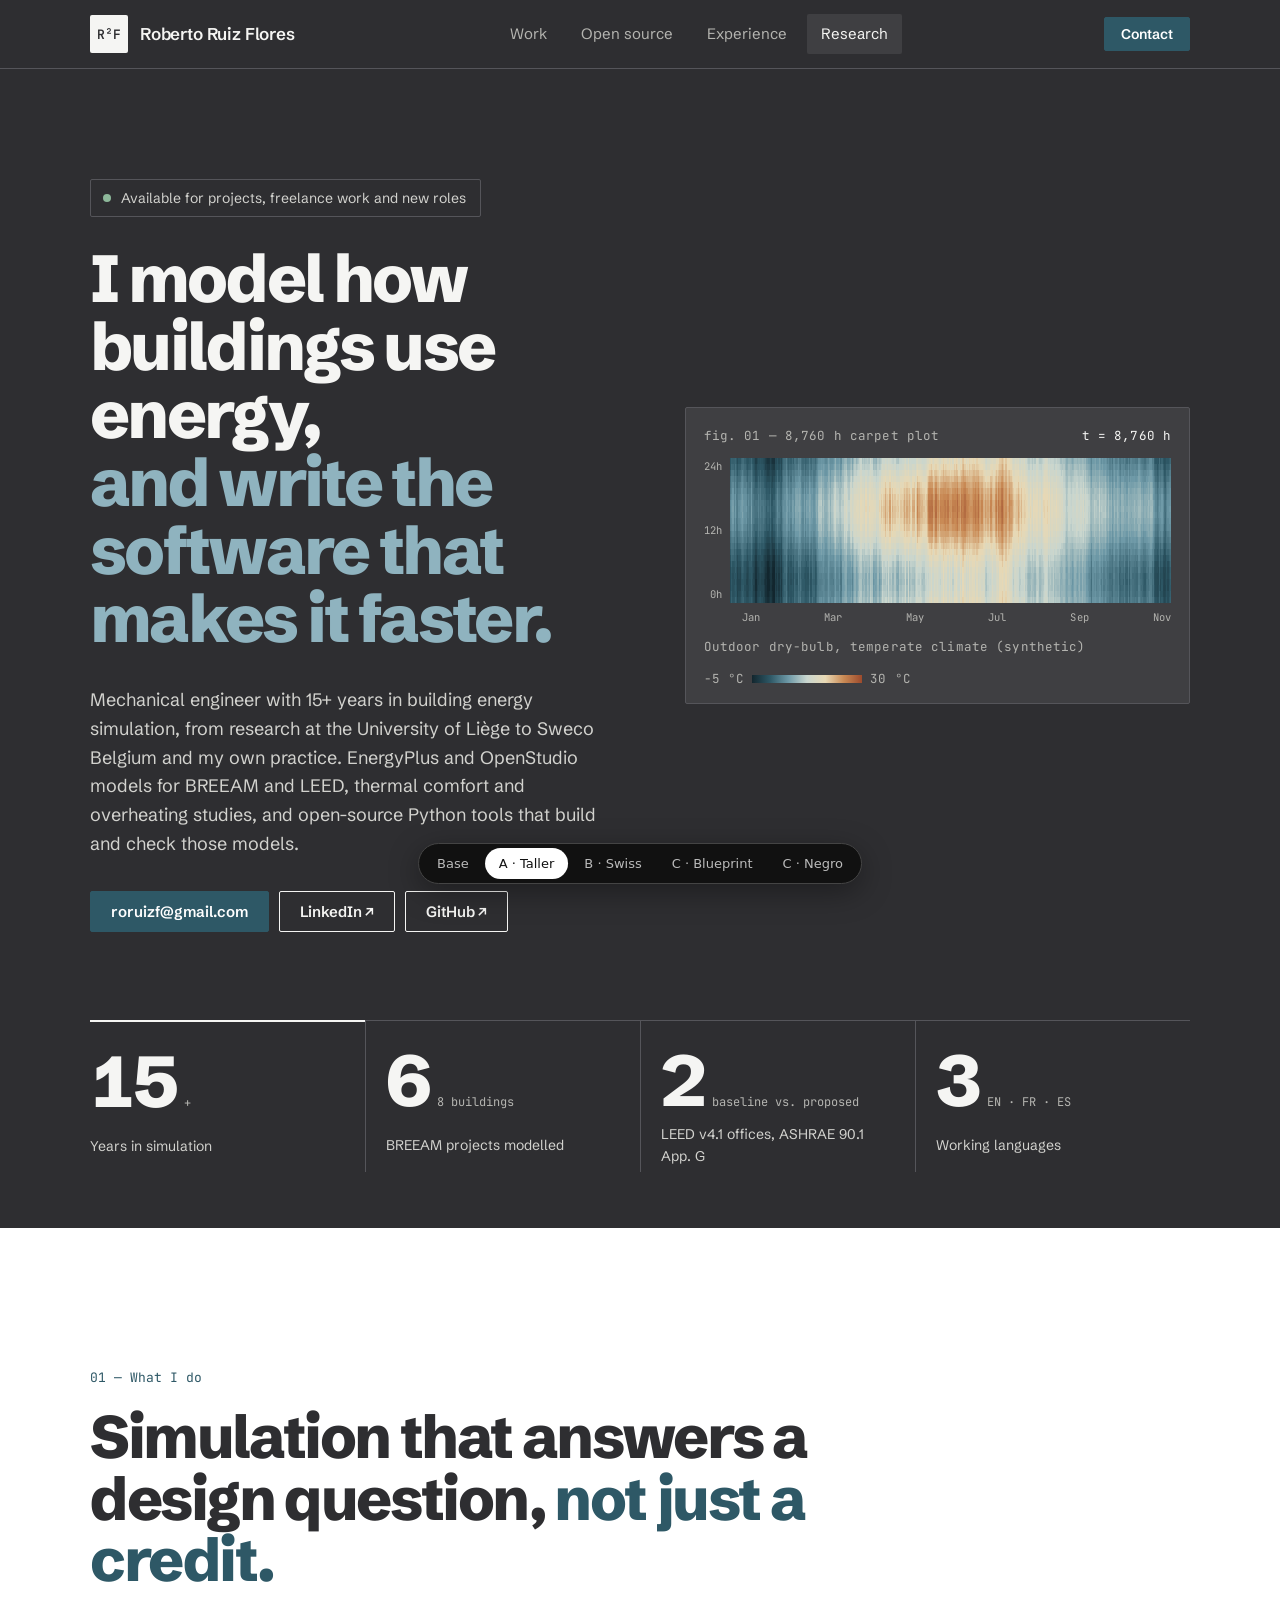
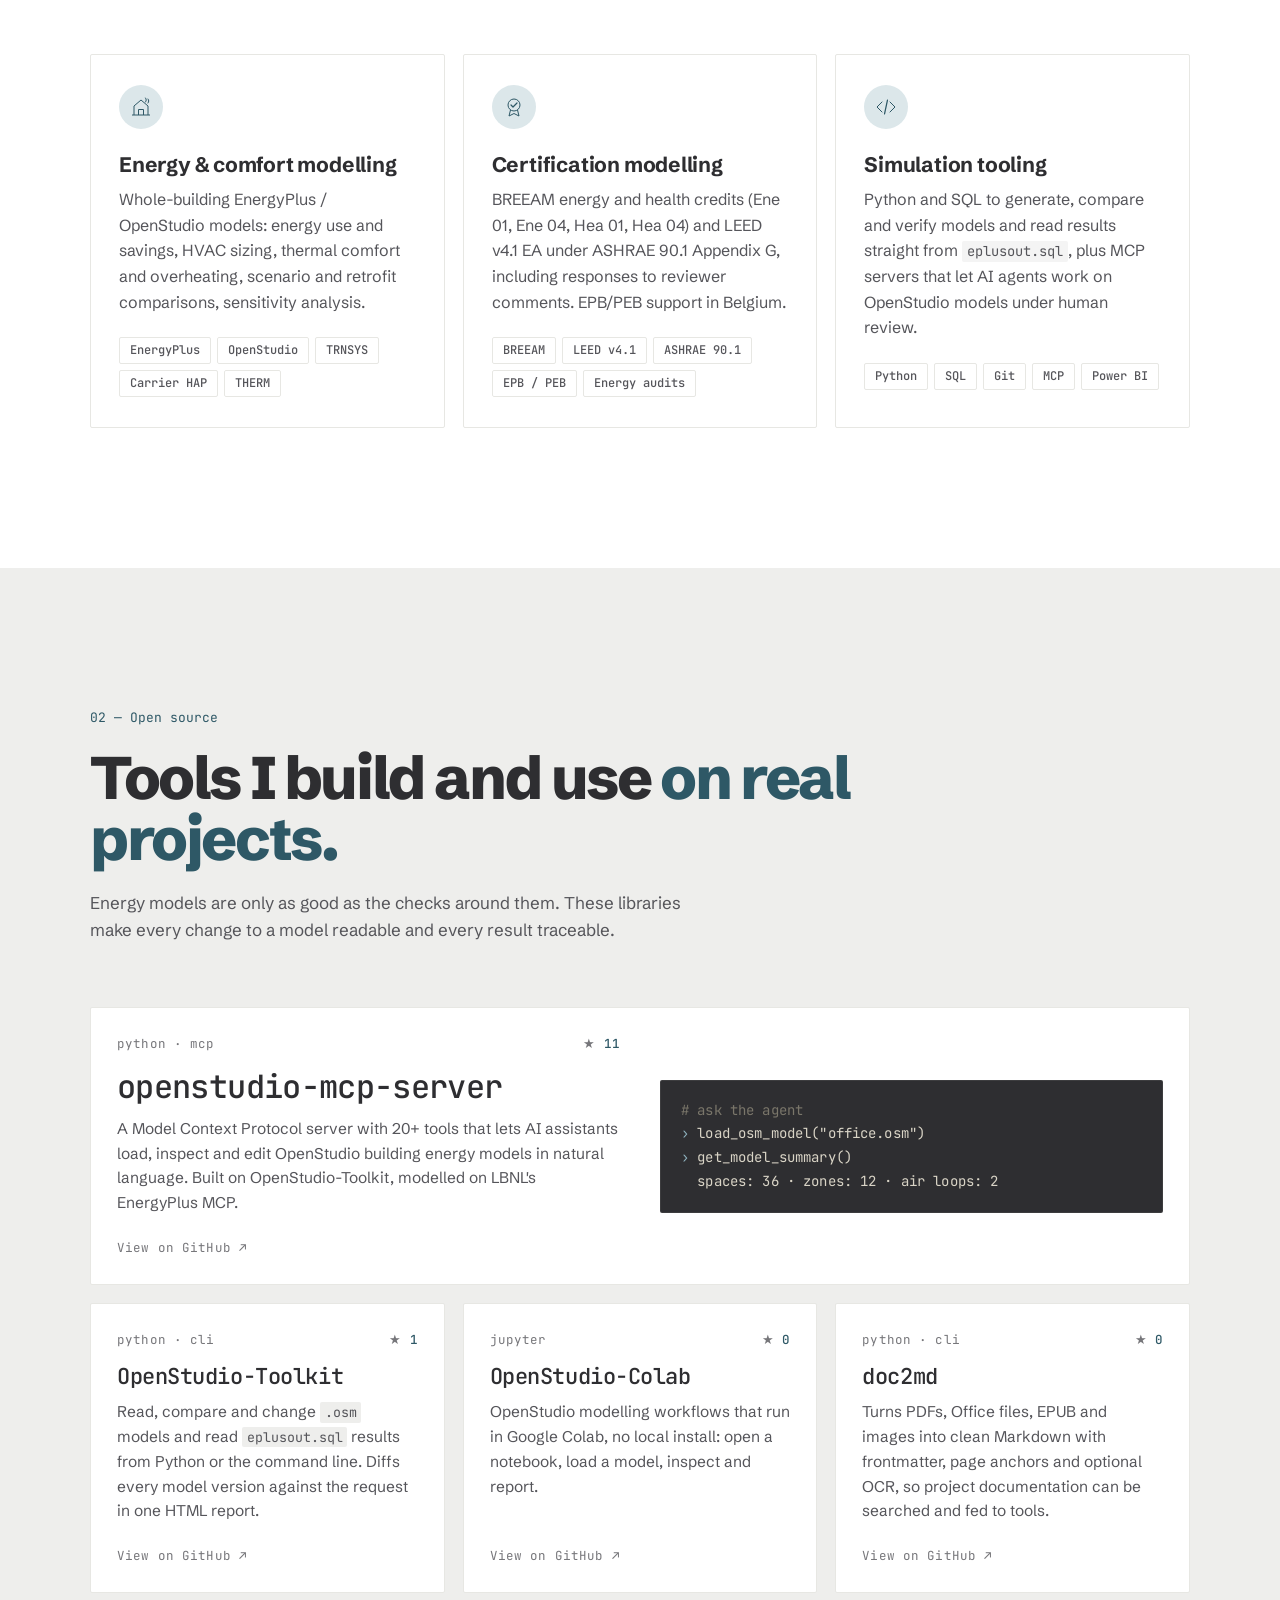
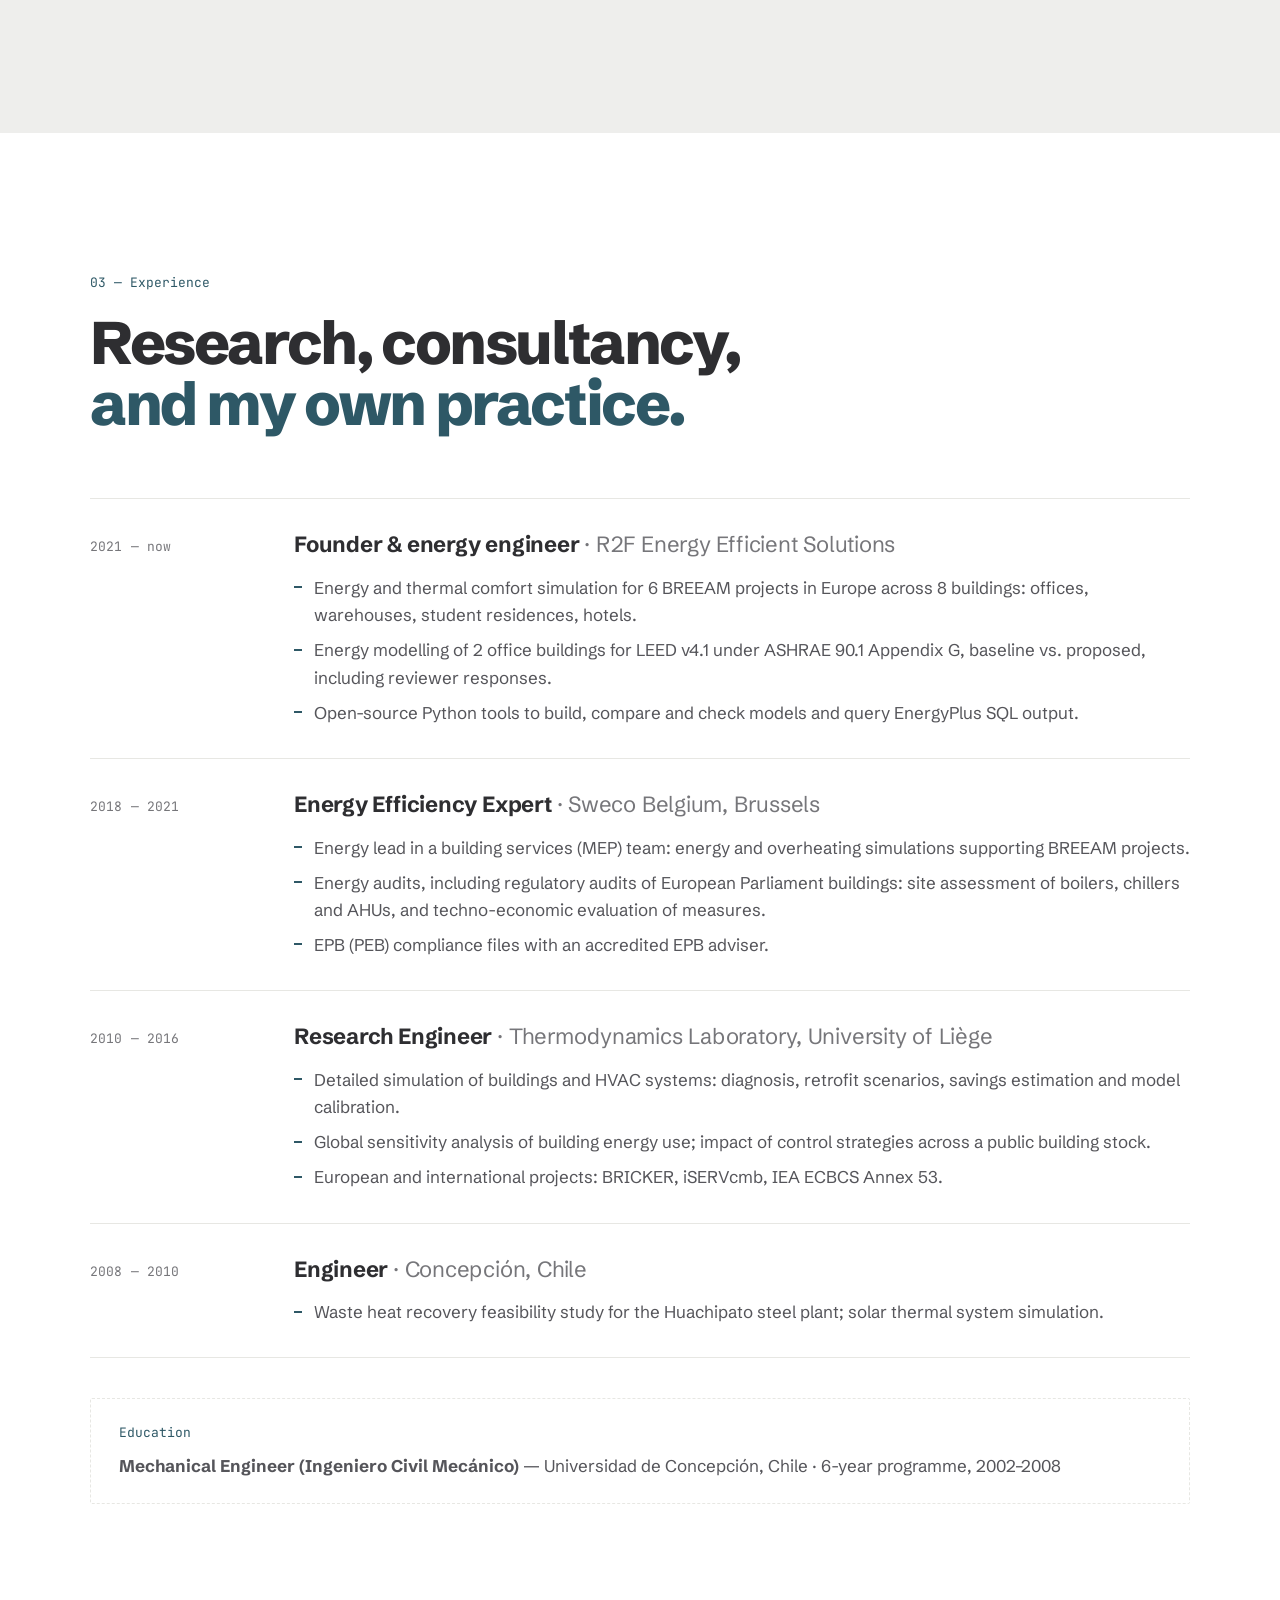
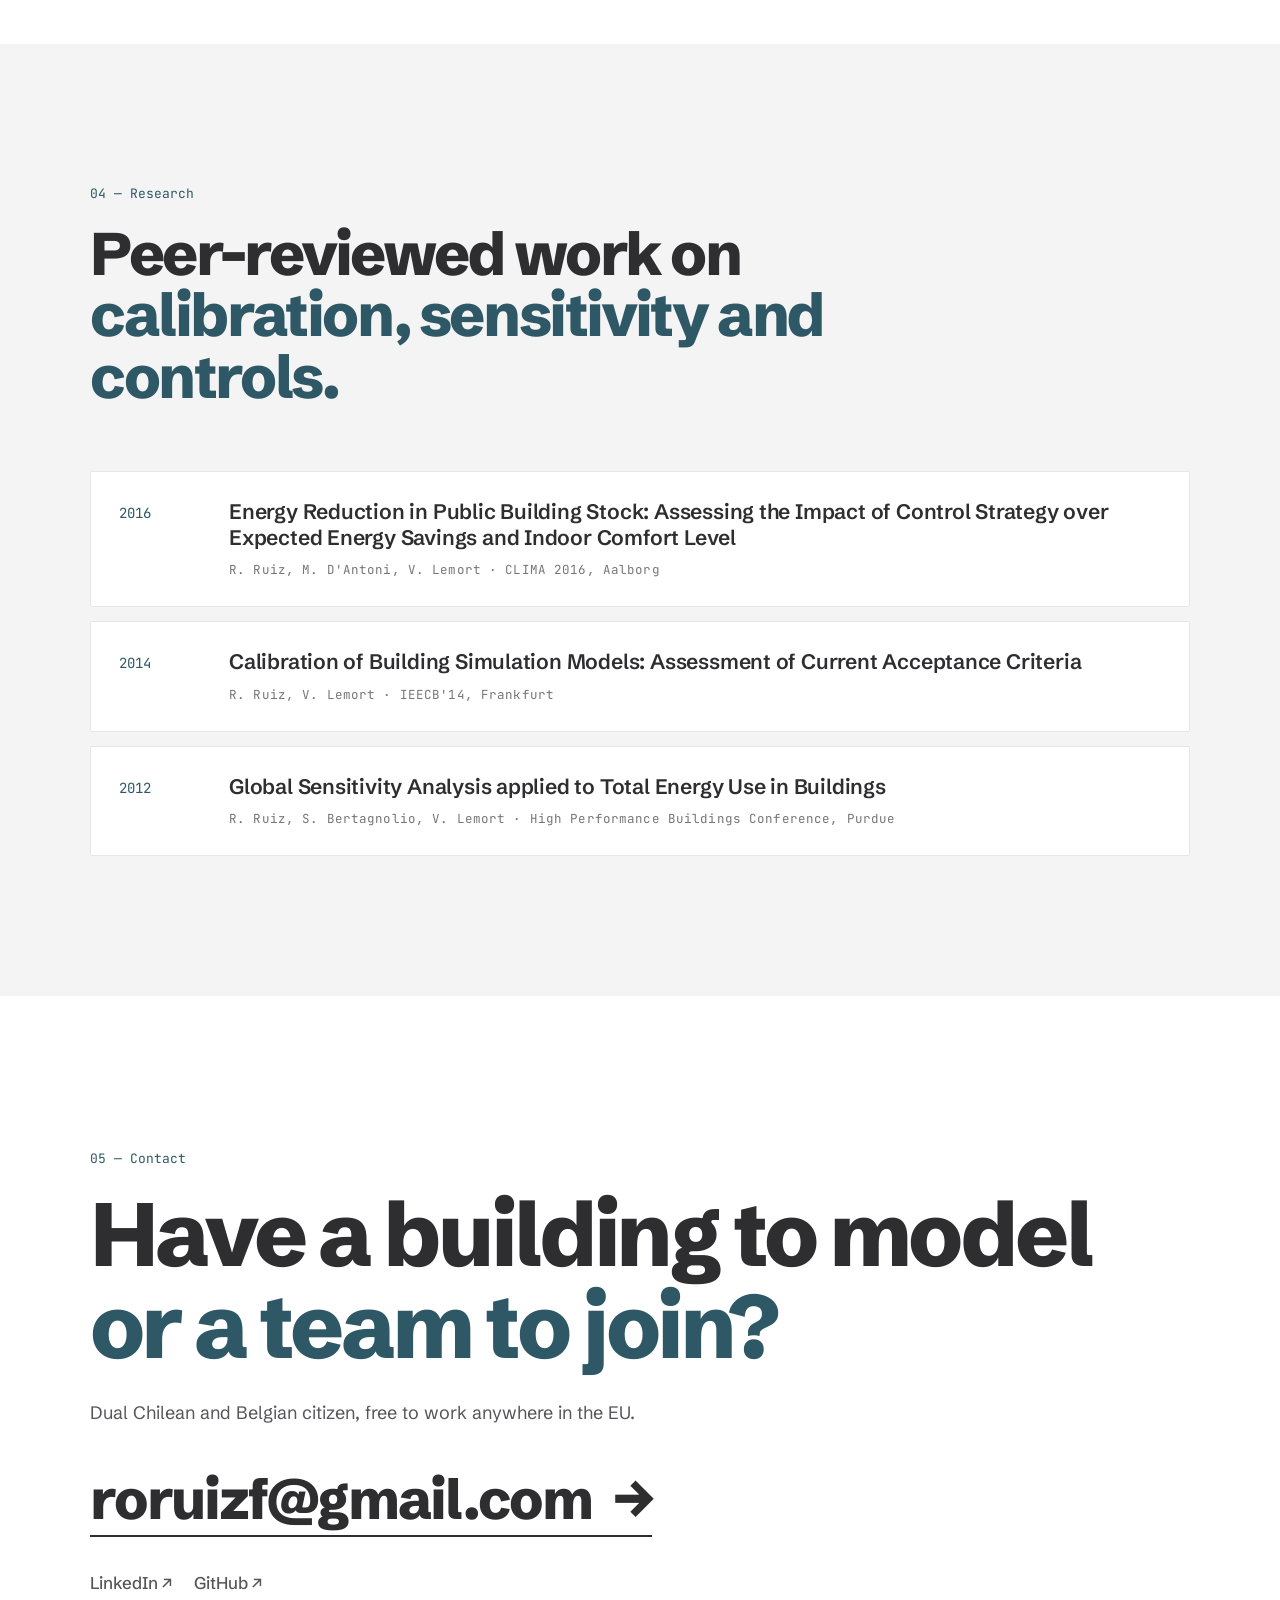
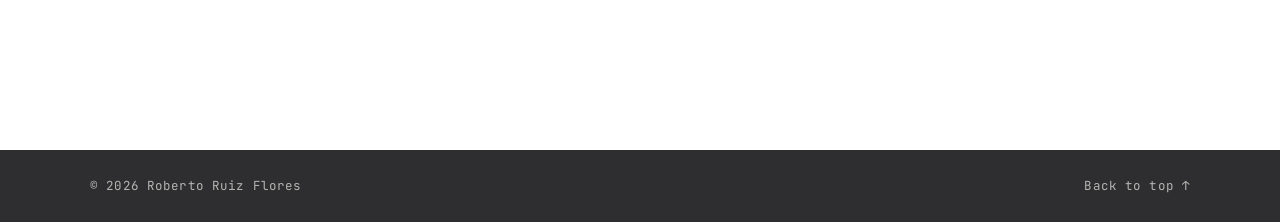
==== commit cd4345b0: "Variant C in black (variants/c-negro); switcher lists it Co-Authored-By: Claude Opus 5.5 <noreply@an" ====
--- a/variants/a/index.html
+++ b/variants/a/index.html
@@ -24,7 +24,7 @@
   <link href="https://fonts.googleapis.com/css2?family=Schibsted+Grotesk:wght@400;500;600;700;800&family=JetBrains+Mono:wght@400;500&display=swap" rel="stylesheet">
   <link rel="stylesheet" href="../../assets/style.css">
   <link rel="stylesheet" href="style.css">
-  <style>.vswitch{position:fixed;left:50%;bottom:16px;transform:translateX(-50%);z-index:999;display:flex;gap:2px;padding:4px;background:#111;border-radius:999px;box-shadow:0 8px 30px rgba(0,0,0,.35);font:500 13px/1 system-ui,sans-serif}.vswitch a{color:#bbb;text-decoration:none;padding:9px 14px;border-radius:999px;white-space:nowrap}.vswitch a:hover{color:#fff}.vswitch a[aria-current]{background:#fff;color:#111}@media(max-width:420px){.vswitch a{padding:8px 10px}}</style>
+  <style>.vswitch{position:fixed;left:50%;bottom:16px;transform:translateX(-50%);z-index:999;display:flex;gap:2px;padding:4px;background:#111;border:1px solid #444;border-radius:999px;box-shadow:0 8px 30px rgba(0,0,0,.35);font:500 13px/1 system-ui,sans-serif}.vswitch a{color:#bbb;text-decoration:none;padding:9px 14px;border-radius:999px;white-space:nowrap}.vswitch a:hover{color:#fff}.vswitch a[aria-current]{background:#fff;color:#111}@media(max-width:420px){.vswitch a{padding:8px 10px}}</style>
 
   <script type="application/ld+json">
   {
@@ -315,6 +315,6 @@
   </footer>
 
   <script src="../../assets/main.js" defer></script>
-<nav class="vswitch" aria-label="Design variants"><a href="../../index.html">Base</a><a href="../a/" aria-current=page>A · Taller</a><a href="../b/">B · Swiss</a><a href="../c/">C · Blueprint</a></nav>
+<nav class="vswitch" aria-label="Design variants"><a href="../../index.html">Base</a><a href="../../variants/a/" aria-current=page>A · Taller</a><a href="../../variants/b/">B · Swiss</a><a href="../../variants/c/">C · Blueprint</a><a href="../../variants/c-negro/">C · Negro</a></nav>
 </body>
 </html>
